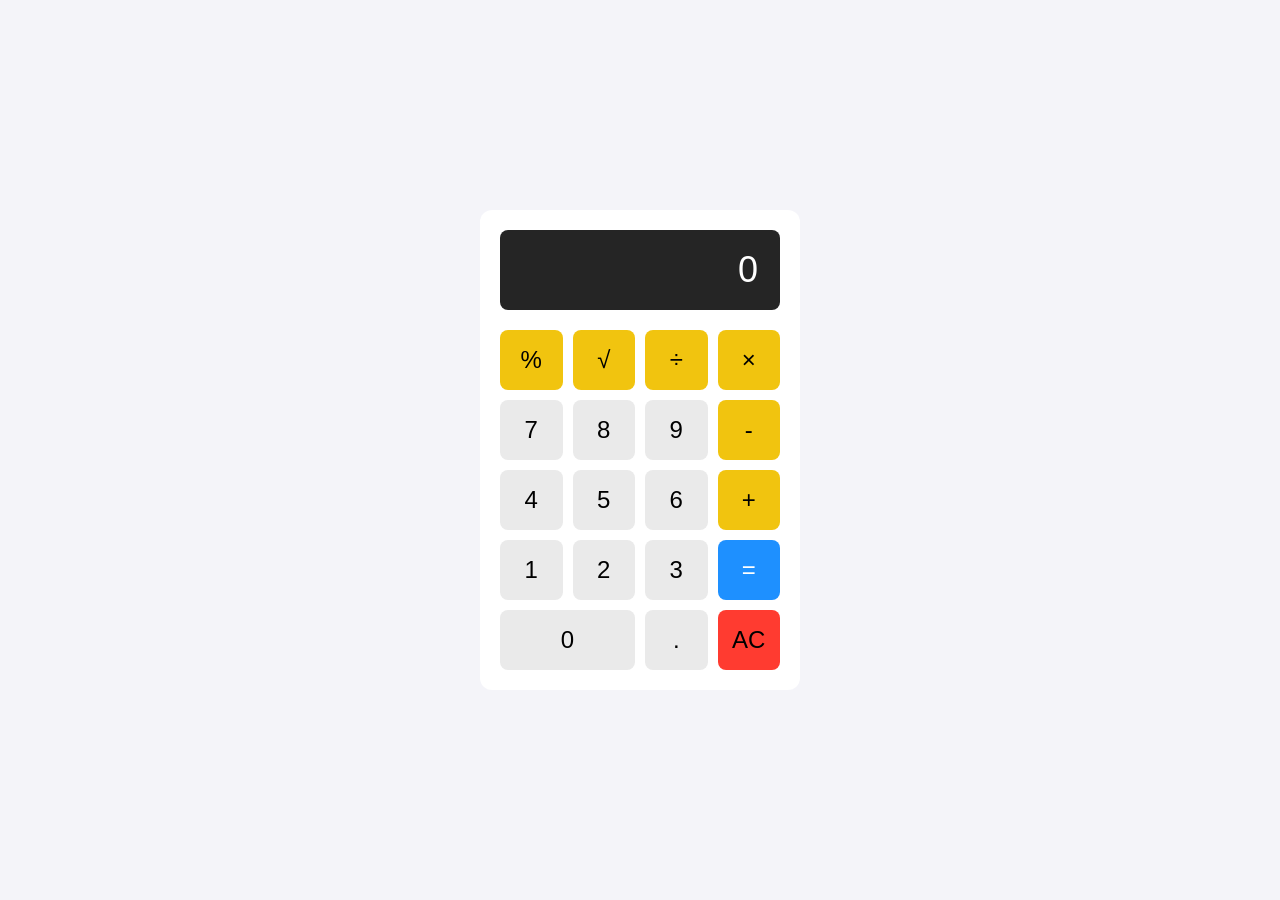
==== calculator/index.html @ 44f03811 "Initial commit" ====
<!DOCTYPE html>
<html lang="en">
<head>
    <meta charset="UTF-8">
    <meta name="viewport" content="width=device-width, initial-scale=1.0">
    <title>Calculator</title>
    <link rel="stylesheet" href="style.css">
</head>
<body>
    <div class="kalkulator">
        <div class="layar-kalkulator">
            <input type="text" class="tampilan-kalkulator" value="0" disabled>
        </div>

        <div class="tombol-kalkulator">
            <!-- Tombol Operator -->
            <button class="operator" value="%">%</button>
            <button class="operator" value="√">√</button>
            <button class="operator" value="/">&divide;</button>
            <button class="operator" value="*">&times;</button>

            <!-- Tombol Nomor -->
            <button value="7">7</button>
            <button value="8">8</button>
            <button value="9">9</button>
            <button class="operator" value="-">-</button>

            <button value="4">4</button>
            <button value="5">5</button>
            <button value="6">6</button>
            <button class="operator" value="+">+</button>

            <button value="1">1</button>
            <button value="2">2</button>
            <button value="3">3</button>
            <button class="sama-dengan" value="=">=</button>
            <!-- Tombol Nol dan 2 lainnya -->
            <button class="nol" value="0">0</button>
            <button class="desimal" value=".">.</button>
            <button class="hapus-semua" value="AC">AC</button>
        </div>
    </div>

    <script src="script.js"></script>
</body>
</html>
---- calculator/style.css ----
* {
    box-sizing: border-box;
}

body {
    font-family: 'Roboto', sans-serif;
    display: flex;
    justify-content: center;
    align-items: center;
    height: 100vh;
    background-color: #f4f4f9;
    margin: 0;
}

.kalkulator {
    width: 320px;
    background-color: #ffffff;
    border-radius: 12px;
    box-shadow: 0 10 20px rgba(0, 0, 0, 0.1);
    padding: 20px;
}

.layar-kalkulator {
    height: 80px;
    background-color: #252525;
    border-radius: 8px;
    display: flex;
    align-items: center;
    justify-content: center;
    padding-right: 20px;
    margin-bottom: 20px;
}

.tampilan-kalkulator {
    width: 100%;
    height: 100%;
    font-size: 36px;
    color: white;
    border: none;
    background-color: transparent;
    text-align: right;
    outline: none;
}

.tombol-kalkulator {
    display: grid;
    grid-template-columns: repeat(4,1fr);
    grid-gap: 10px;
}

button{
    height: 60px;
    font-size: 24px;
    border-radius: 8px;
    border: none;
    background-color: #eaeaea;
    transition: background-color 0.3s ease;
    cursor: pointer;
}
button:hover{
    background-color: #d4d4d4;
}

.operator{
    background-color: #f1c40f;
}
.sama-dengan{
    background-color: #1e90ff;
    color: white;
}
.nol{
    grid-column: span 2;
}
.hapus-semua{
    background-color: #ff3b30;
}
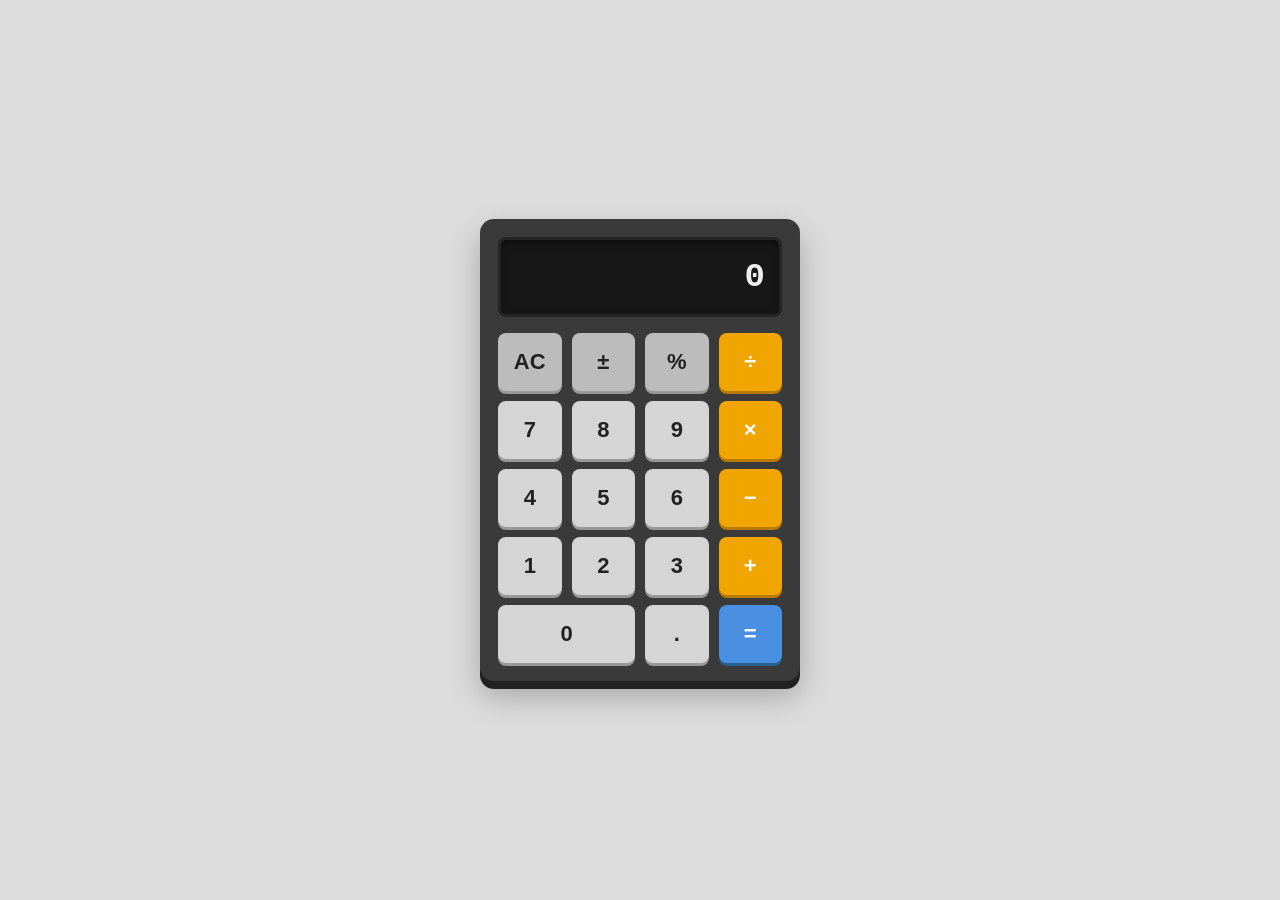
==== commit aa0c6555: "Update Calculator" ====
--- a/calculator/index.html
+++ b/calculator/index.html
@@ -1,46 +1,61 @@
+
 <!DOCTYPE html>
 <html lang="en">
 <head>
     <meta charset="UTF-8">
     <meta name="viewport" content="width=device-width, initial-scale=1.0">
-    <title>Calculator</title>
+    <title>Classic Calculator</title>
     <link rel="stylesheet" href="style.css">
 </head>
 <body>
+
     <div class="kalkulator">
+
+        <!-- Display -->
         <div class="layar-kalkulator">
-            <input type="text" class="tampilan-kalkulator" value="0" disabled>
+            <input
+                type="text"
+                class="tampilan-kalkulator"
+                value="0"
+                disabled
+            >
         </div>
 
+        <!-- Buttons -->
         <div class="tombol-kalkulator">
-            <!-- Tombol Operator -->
-            <button class="operator" value="%">%</button>
-            <button class="operator" value="√">√</button>
-            <button class="operator" value="/">&divide;</button>
-            <button class="operator" value="*">&times;</button>
 
-            <!-- Tombol Nomor -->
+            <!-- Baris 1 -->
+            <button class="fungsi" value="AC">AC</button>
+            <button class="fungsi" value="±">±</button>
+            <button class="fungsi" value="%">%</button>
+            <button class="operator" value="/">÷</button>
+
+            <!-- Baris 2 -->
             <button value="7">7</button>
             <button value="8">8</button>
             <button value="9">9</button>
-            <button class="operator" value="-">-</button>
+            <button class="operator" value="*">×</button>
 
+            <!-- Baris 3 -->
             <button value="4">4</button>
             <button value="5">5</button>
             <button value="6">6</button>
-            <button class="operator" value="+">+</button>
+            <button class="operator" value="-">−</button>
 
+            <!-- Baris 4 -->
             <button value="1">1</button>
             <button value="2">2</button>
             <button value="3">3</button>
+            <button class="operator" value="+">+</button>
+
+            <!-- Baris 5 -->
+            <button class="nol" value="0">0</button>
+            <button value=".">.</button>
             <button class="sama-dengan" value="=">=</button>
-            <!-- Tombol Nol dan 2 lainnya -->
-            <button class="nol" value="0">0</button>
-            <button class="desimal" value=".">.</button>
-            <button class="hapus-semua" value="AC">AC</button>
+
         </div>
     </div>
 
     <script src="script.js"></script>
 </body>
-</html>+</html>
--- a/calculator/style.css
+++ b/calculator/style.css
@@ -1,76 +1,142 @@
+
 * {
     box-sizing: border-box;
 }
 
 body {
-    font-family: 'Roboto', sans-serif;
+    font-family: Arial, sans-serif;
     display: flex;
     justify-content: center;
     align-items: center;
-    height: 100vh;
-    background-color: #f4f4f9;
+    min-height: 100vh;
     margin: 0;
+
+    background-color: #dcdcdc;
 }
 
+/* Calculator */
 .kalkulator {
     width: 320px;
-    background-color: #ffffff;
-    border-radius: 12px;
-    box-shadow: 0 10 20px rgba(0, 0, 0, 0.1);
-    padding: 20px;
+    padding: 18px;
+
+    background-color: #3a3a3a;
+    border-radius: 14px;
+
+    box-shadow:
+        0 8px 0 #222,
+        0 15px 30px rgba(0, 0, 0, 0.25);
 }
 
+/* Display */
 .layar-kalkulator {
     height: 80px;
-    background-color: #252525;
-    border-radius: 8px;
+    margin-bottom: 16px;
+    padding: 10px 14px;
+
     display: flex;
     align-items: center;
-    justify-content: center;
-    padding-right: 20px;
-    margin-bottom: 20px;
+
+    background-color: #171717;
+    border: 3px solid #252525;
+    border-radius: 8px;
+
+    box-shadow:
+        inset 0 3px 6px rgba(0, 0, 0, 0.5);
 }
 
 .tampilan-kalkulator {
     width: 100%;
     height: 100%;
-    font-size: 36px;
-    color: white;
+
+    padding: 0;
+
     border: none;
-    background-color: transparent;
+    outline: none;
+    background: transparent;
+
+    color: #eeeeee;
+    font-family: "Courier New", monospace;
+    font-size: 34px;
+    font-weight: bold;
+
     text-align: right;
-    outline: none;
 }
 
+/* Button grid */
 .tombol-kalkulator {
     display: grid;
-    grid-template-columns: repeat(4,1fr);
-    grid-gap: 10px;
+    grid-template-columns: repeat(4, 1fr);
+    gap: 10px;
 }
 
-button{
-    height: 60px;
-    font-size: 24px;
+/* Semua tombol */
+button {
+    height: 58px;
+
+    border: none;
     border-radius: 8px;
-    border: none;
-    background-color: #eaeaea;
-    transition: background-color 0.3s ease;
+
+    background-color: #d5d5d5;
+
+    color: #222;
+    font-size: 22px;
+    font-weight: bold;
+
     cursor: pointer;
-}
-button:hover{
-    background-color: #d4d4d4;
+
+    box-shadow: 0 3px 0 #999;
+
+    transition:
+        transform 0.08s ease,
+        box-shadow 0.08s ease,
+        background-color 0.15s ease;
 }
 
-.operator{
-    background-color: #f1c40f;
+/* Hover */
+button:hover {
+    background-color: #e2e2e2;
 }
-.sama-dengan{
-    background-color: #1e90ff;
+
+/* Saat ditekan */
+button:active {
+    transform: translateY(3px);
+    box-shadow: 0 0 0 #999;
+}
+
+/* Operator */
+.operator {
+    background-color: #f0a500;
     color: white;
+    box-shadow: 0 3px 0 #b87900;
 }
-.nol{
+
+.operator:hover {
+    background-color: #ffb52e;
+}
+
+/* AC, +/- dan % */
+.fungsi {
+    background-color: #bcbcbc;
+    color: #222;
+}
+
+.fungsi:hover {
+    background-color: #cccccc;
+}
+
+/* Sama dengan */
+.sama-dengan {
+    background-color: #4a90e2;
+    color: white;
+
+    box-shadow: 0 3px 0 #286090;
+}
+
+.sama-dengan:hover {
+    background-color: #5da0ed;
+}
+
+/* Tombol 0 */
+.nol {
     grid-column: span 2;
 }
-.hapus-semua{
-    background-color: #ff3b30;
-}
